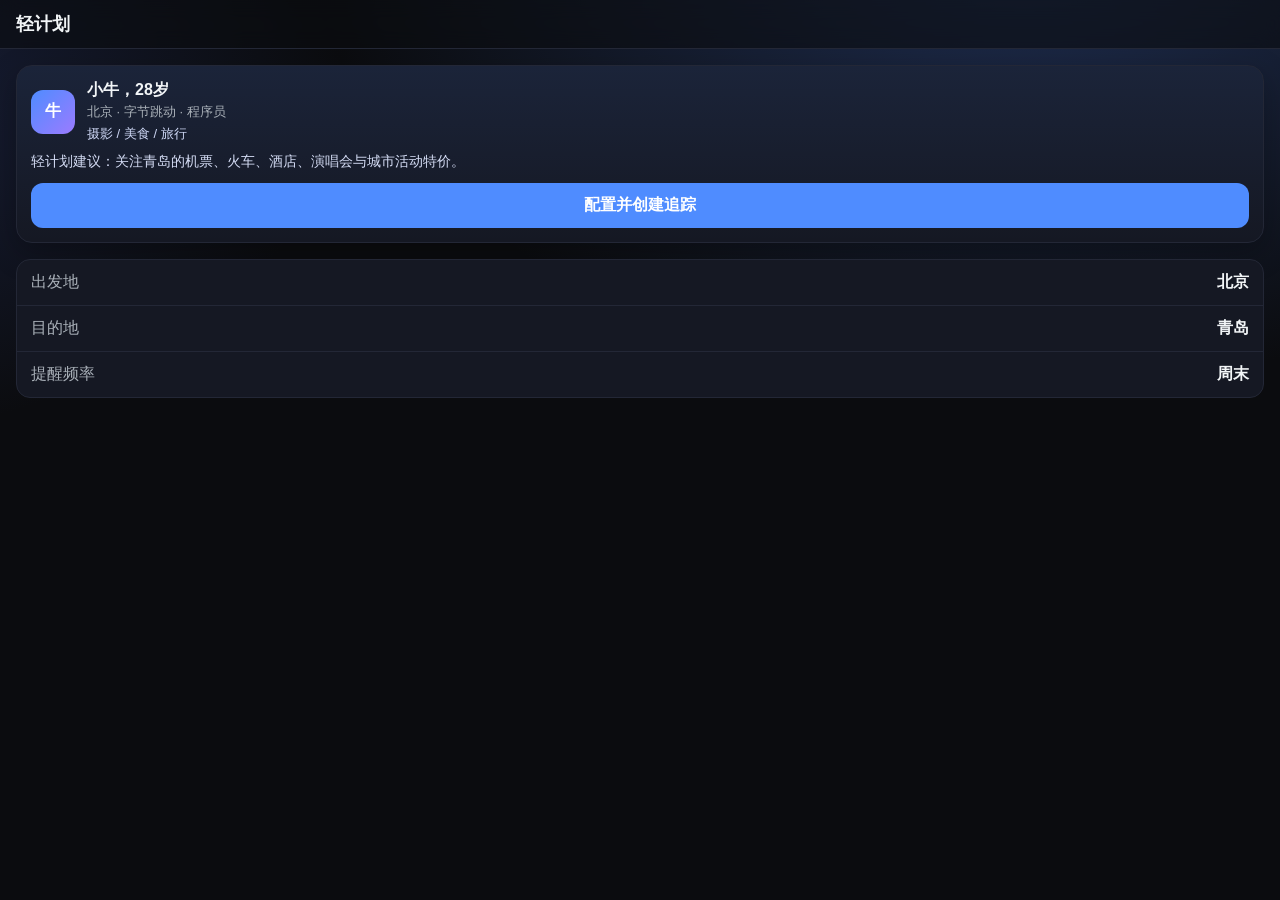
==== mobile/index.html @ 82e4c5ec "Create mobile tracking app with task configuration interface Co-authored-by: zxl20zxl <zxl20zxl@gmai" ====
<!doctype html>
<html lang="zh-CN">
  <head>
    <meta charset="utf-8" />
    <meta name="viewport" content="width=device-width, initial-scale=1, viewport-fit=cover" />
    <title>轻计划 · 追踪任务</title>
    <link rel="stylesheet" href="styles.css" />
  </head>
  <body>
    <div id="app">
      <header class="app-header">
        <h1>轻计划</h1>
      </header>

      <main class="container">
        <section class="profile-card">
          <div class="profile-row">
            <div class="avatar">牛</div>
            <div class="info">
              <div class="name">小牛，28岁</div>
              <div class="meta">北京 · 字节跳动 · 程序员</div>
              <div class="hobby">摄影 / 美食 / 旅行</div>
            </div>
          </div>
          <div class="summary">轻计划建议：关注青岛的机票、火车、酒店、演唱会与城市活动特价。</div>
          <div class="actions">
            <button id="openSheetBtn" class="btn-primary">配置并创建追踪</button>
          </div>
        </section>

        <section class="basic-plan">
          <div class="plan-row">
            <span>出发地</span>
            <strong id="departureCity">北京</strong>
          </div>
          <div class="plan-row">
            <span>目的地</span>
            <strong id="destinationCity">青岛</strong>
          </div>
          <div class="plan-row">
            <span>提醒频率</span>
            <strong id="reminderSchedule">周末</strong>
          </div>
        </section>
      </main>

      <div id="sheetMask" class="mask hidden"></div>
      <div id="actionSheet" class="sheet hidden" role="dialog" aria-modal="true" aria-labelledby="sheetTitle">
        <div class="sheet-header">
          <div class="handle" aria-hidden="true"></div>
          <h2 id="sheetTitle">选择追踪内容</h2>
          <button id="closeSheetBtn" class="icon-btn" aria-label="关闭">✕</button>
        </div>

        <div class="sheet-content">
          <div class="capability-list">
            <label class="cap-item"><input type="checkbox" id="capFlight" checked /> 机票（≤ ¥800）</label>
            <div class="cap-params" data-for="capFlight">
              <label>价格上限（¥）<input type="number" id="flightPrice" min="0" inputmode="numeric" placeholder="800" /></label>
            </div>

            <label class="cap-item"><input type="checkbox" id="capTrain" checked /> 火车（≤ ¥300）</label>
            <div class="cap-params" data-for="capTrain">
              <label>价格上限（¥）<input type="number" id="trainPrice" min="0" inputmode="numeric" placeholder="300" /></label>
            </div>

            <label class="cap-item"><input type="checkbox" id="capHotel" checked /> 酒店（≤ ¥500 · 希尔顿）</label>
            <div class="cap-params" data-for="capHotel">
              <label>价格上限（¥）<input type="number" id="hotelPrice" min="0" inputmode="numeric" placeholder="500" /></label>
              <label>品牌<input type="text" id="hotelBrand" placeholder="希尔顿" /></label>
            </div>

            <label class="cap-item"><input type="checkbox" id="capConcert" checked /> 演唱会（歌手：林俊杰）</label>
            <div class="cap-params" data-for="capConcert">
              <label>歌手<input type="text" id="concertSinger" placeholder="林俊杰" /></label>
            </div>

            <label class="cap-item"><input type="checkbox" id="capCityEvent" checked /> 城市活动（青岛）</label>
            <div class="cap-params" data-for="capCityEvent">
              <label>城市<input type="text" id="eventCity" placeholder="青岛" /></label>
            </div>
          </div>
        </div>

        <div class="sheet-footer">
          <button id="resetBtn" class="btn-secondary">重置</button>
          <button id="confirmBtn" class="btn-primary">确定创建</button>
        </div>
      </div>
    </div>

    <script src="script.js"></script>
  </body>
</html>
---- mobile/styles.css ----
:root{
  --bg:#0b0c0f;
  --card:#151823;
  --text:#f2f5f7;
  --muted:#aab1b9;
  --primary:#4f8cff;
  --primary-press:#3a6fda;
  --border: #232736;
}
*{box-sizing:border-box}
html,body{height:100%}
body{
  margin:0;
  font-family: -apple-system, BlinkMacSystemFont, 'Segoe UI', Roboto, 'Helvetica Neue', Arial, 'Noto Sans', 'PingFang SC', 'Hiragino Sans GB', 'Microsoft YaHei', sans-serif;
  background: radial-gradient(1200px 800px at 80% -10%, #203055 0%, transparent 60%),
              radial-gradient(1000px 600px at -20% 10%, #1a2240 0%, transparent 60%),
              var(--bg);
  color:var(--text);
}
#app{min-height:100%}

.app-header{
  position: sticky;
  top: 0;
  backdrop-filter: blur(10px);
  background: rgba(11,12,15,0.6);
  border-bottom: 1px solid var(--border);
  padding: 12px 16px;
}
.app-header h1{margin:0;font-size:18px}

.container{padding:16px}

.profile-card{
  background: linear-gradient(180deg, rgba(79,140,255,0.10), rgba(79,140,255,0.00)), var(--card);
  border: 1px solid var(--border);
  border-radius: 16px;
  padding: 14px;
  box-shadow: 0 10px 30px rgba(0,0,0,.25);
}
.profile-row{display:flex;gap:12px;align-items:center}
.avatar{
  width:44px;height:44px;border-radius:12px;
  background: linear-gradient(135deg,#4f8cff,#9b7bff);
  display:flex;align-items:center;justify-content:center;
  color:white;font-weight:700;
}
.info .name{font-weight:600}
.info .meta{color:var(--muted);font-size:13px;margin-top:2px}
.info .hobby{color:#cdd6f4;font-size:13px;margin-top:4px}
.summary{margin-top:10px;color:#d5ddf5;font-size:14px}
.actions{margin-top:12px}

.basic-plan{margin-top:16px;background:var(--card);border:1px solid var(--border);border-radius:14px}
.basic-plan .plan-row{display:flex;justify-content:space-between;padding:12px 14px;border-top:1px solid var(--border)}
.basic-plan .plan-row:first-child{border-top:0}
.basic-plan span{color:var(--muted)}

.btn-primary, .btn-secondary, .icon-btn{
  -webkit-tap-highlight-color: transparent;
}
.btn-primary{
  width:100%;
  background: var(--primary);
  color:white;
  border: none;
  padding: 12px 16px;
  border-radius: 12px;
  font-size: 16px;
  font-weight: 600;
}
.btn-primary:active{background:var(--primary-press)}
.btn-secondary{
  background: transparent;
  border: 1px solid var(--border);
  color: var(--text);
  padding: 10px 14px;
  border-radius: 12px;
}
.icon-btn{
  background: transparent;
  border: none;
  color: var(--muted);
  font-size: 18px;
}

.mask{
  position: fixed;inset:0;background:rgba(0,0,0,.5);backdrop-filter: blur(2px);
}
.hidden{display:none}
.sheet{
  position: fixed;
  left: 0; right: 0; bottom: 0;
  background: var(--card);
  border-radius: 16px 16px 0 0;
  border: 1px solid var(--border);
  box-shadow: 0 -10px 30px rgba(0,0,0,.35);
  transform: translateY(100%);
  transition: transform .25s ease;
  will-change: transform;
}
.sheet.show{transform: translateY(0)}
.sheet-header{position:relative;padding:10px 14px;border-bottom:1px solid var(--border)}
.handle{width:36px;height:4px;border-radius:2px;background:#3a3f54;margin:6px auto}
.sheet-header h2{margin:4px 0 0 0;font-size:16px;text-align:center}
.sheet-header .icon-btn{position:absolute;right:6px;top:6px}
.sheet-content{max-height:55vh;overflow:auto;padding:8px 14px}
.sheet-footer{display:flex;gap:10px;padding:12px 14px;border-top:1px solid var(--border)}

.capability-list{display:grid;gap:8px}
.cap-item{display:flex;align-items:center;gap:8px;padding:10px 8px;background:#0f1220;border-radius:12px;border:1px solid var(--border)}
.cap-params{display:grid;gap:8px;padding:8px 8px 12px 8px;margin-top:-4px;border-left:2px solid #29304f;background:#0c101d;border-radius:0 0 12px 12px}
.cap-params label{display:flex;justify-content:space-between;gap:10px;align-items:center;color:var(--muted)}
.cap-params input{
  flex:1;min-width:0;
  background:#0b0e19;color:var(--text);
  border:1px solid var(--border);border-radius:10px;
  padding:10px 12px;font-size:15px;
}

@media (min-width: 480px){
  .sheet-content{max-height: 60vh}
}
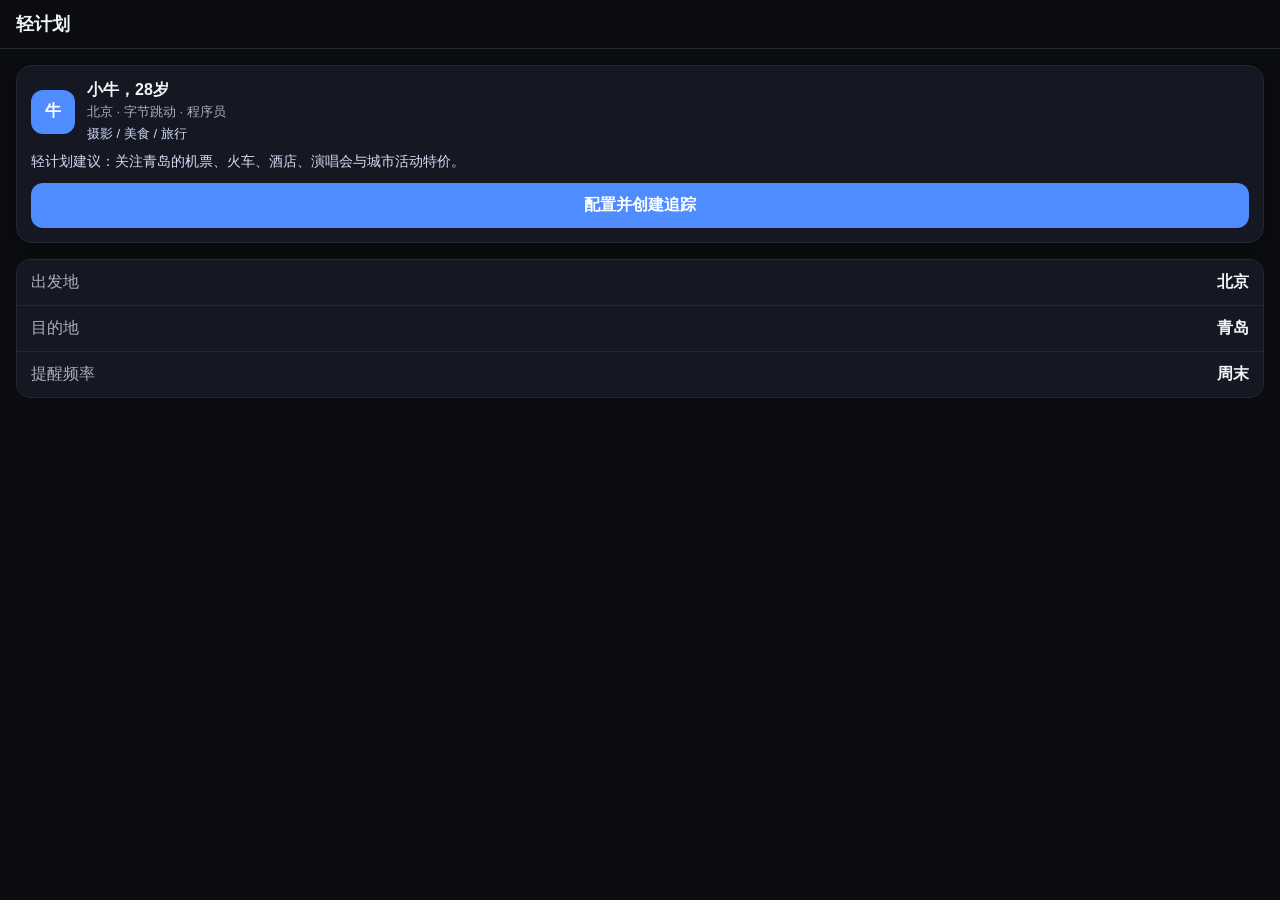
==== commit a26f853c: "feat: 优化首页性能 Co-authored-by: traeagent <traeagent@users.noreply.github.com>" ====
--- a/mobile/index.html
+++ b/mobile/index.html
@@ -4,7 +4,32 @@
     <meta charset="utf-8" />
     <meta name="viewport" content="width=device-width, initial-scale=1, viewport-fit=cover" />
     <title>轻计划 · 追踪任务</title>
-    <link rel="stylesheet" href="styles.css" />
+    <style>
+      :root{--bg:#0b0c0f;--card:#151823;--text:#f2f5f7;--muted:#aab1b9;--primary:#4f8cff;--primary-press:#3a6fda;--border:#232736}
+      *{box-sizing:border-box}
+      html,body{height:100%}
+      body{margin:0;font-family:-apple-system,BlinkMacSystemFont,'Segoe UI',Roboto,'Helvetica Neue',Arial,'Noto Sans','PingFang SC','Hiragino Sans GB','Microsoft YaHei',sans-serif;background:var(--bg);color:var(--text)}
+      #app{min-height:100%}
+      .app-header{position:sticky;top:0;background:var(--bg);border-bottom:1px solid var(--border);padding:12px 16px}
+      .app-header h1{margin:0;font-size:18px}
+      .container{padding:16px}
+      .profile-card{background:var(--card);border:1px solid var(--border);border-radius:16px;padding:14px;box-shadow:0 4px 12px rgba(0,0,0,.15)}
+      .profile-row{display:flex;gap:12px;align-items:center}
+      .avatar{width:44px;height:44px;border-radius:12px;background:var(--primary);display:flex;align-items:center;justify-content:center;color:white;font-weight:700}
+      .info .name{font-weight:600}
+      .info .meta{color:var(--muted);font-size:13px;margin-top:2px}
+      .info .hobby{color:#cdd6f4;font-size:13px;margin-top:4px}
+      .summary{margin-top:10px;color:#d5ddf5;font-size:14px}
+      .actions{margin-top:12px}
+      .basic-plan{margin-top:16px;background:var(--card);border:1px solid var(--border);border-radius:14px}
+      .basic-plan .plan-row{display:flex;justify-content:space-between;padding:12px 14px;border-top:1px solid var(--border)}
+      .basic-plan .plan-row:first-child{border-top:0}
+      .basic-plan span{color:var(--muted)}
+      .btn-primary,.btn-secondary,.icon-btn{-webkit-tap-highlight-color:transparent}
+      .btn-primary{width:100%;background:var(--primary);color:white;border:none;padding:12px 16px;border-radius:12px;font-size:16px;font-weight:600}
+      .btn-primary:active{background:var(--primary-press)}
+    </style>
+    <link rel="stylesheet" href="styles.css" media="print" onload="this.media='all'" />
   </head>
   <body>
     <div id="app">
@@ -89,6 +114,6 @@
       </div>
     </div>
 
-    <script src="script.js"></script>
+    <script src="script.js" defer></script>
   </body>
 </html>
--- a/mobile/styles.css
+++ b/mobile/styles.css
@@ -1,123 +1 @@
-:root{
-  --bg:#0b0c0f;
-  --card:#151823;
-  --text:#f2f5f7;
-  --muted:#aab1b9;
-  --primary:#4f8cff;
-  --primary-press:#3a6fda;
-  --border: #232736;
-}
-*{box-sizing:border-box}
-html,body{height:100%}
-body{
-  margin:0;
-  font-family: -apple-system, BlinkMacSystemFont, 'Segoe UI', Roboto, 'Helvetica Neue', Arial, 'Noto Sans', 'PingFang SC', 'Hiragino Sans GB', 'Microsoft YaHei', sans-serif;
-  background: radial-gradient(1200px 800px at 80% -10%, #203055 0%, transparent 60%),
-              radial-gradient(1000px 600px at -20% 10%, #1a2240 0%, transparent 60%),
-              var(--bg);
-  color:var(--text);
-}
-#app{min-height:100%}
-
-.app-header{
-  position: sticky;
-  top: 0;
-  backdrop-filter: blur(10px);
-  background: rgba(11,12,15,0.6);
-  border-bottom: 1px solid var(--border);
-  padding: 12px 16px;
-}
-.app-header h1{margin:0;font-size:18px}
-
-.container{padding:16px}
-
-.profile-card{
-  background: linear-gradient(180deg, rgba(79,140,255,0.10), rgba(79,140,255,0.00)), var(--card);
-  border: 1px solid var(--border);
-  border-radius: 16px;
-  padding: 14px;
-  box-shadow: 0 10px 30px rgba(0,0,0,.25);
-}
-.profile-row{display:flex;gap:12px;align-items:center}
-.avatar{
-  width:44px;height:44px;border-radius:12px;
-  background: linear-gradient(135deg,#4f8cff,#9b7bff);
-  display:flex;align-items:center;justify-content:center;
-  color:white;font-weight:700;
-}
-.info .name{font-weight:600}
-.info .meta{color:var(--muted);font-size:13px;margin-top:2px}
-.info .hobby{color:#cdd6f4;font-size:13px;margin-top:4px}
-.summary{margin-top:10px;color:#d5ddf5;font-size:14px}
-.actions{margin-top:12px}
-
-.basic-plan{margin-top:16px;background:var(--card);border:1px solid var(--border);border-radius:14px}
-.basic-plan .plan-row{display:flex;justify-content:space-between;padding:12px 14px;border-top:1px solid var(--border)}
-.basic-plan .plan-row:first-child{border-top:0}
-.basic-plan span{color:var(--muted)}
-
-.btn-primary, .btn-secondary, .icon-btn{
-  -webkit-tap-highlight-color: transparent;
-}
-.btn-primary{
-  width:100%;
-  background: var(--primary);
-  color:white;
-  border: none;
-  padding: 12px 16px;
-  border-radius: 12px;
-  font-size: 16px;
-  font-weight: 600;
-}
-.btn-primary:active{background:var(--primary-press)}
-.btn-secondary{
-  background: transparent;
-  border: 1px solid var(--border);
-  color: var(--text);
-  padding: 10px 14px;
-  border-radius: 12px;
-}
-.icon-btn{
-  background: transparent;
-  border: none;
-  color: var(--muted);
-  font-size: 18px;
-}
-
-.mask{
-  position: fixed;inset:0;background:rgba(0,0,0,.5);backdrop-filter: blur(2px);
-}
-.hidden{display:none}
-.sheet{
-  position: fixed;
-  left: 0; right: 0; bottom: 0;
-  background: var(--card);
-  border-radius: 16px 16px 0 0;
-  border: 1px solid var(--border);
-  box-shadow: 0 -10px 30px rgba(0,0,0,.35);
-  transform: translateY(100%);
-  transition: transform .25s ease;
-  will-change: transform;
-}
-.sheet.show{transform: translateY(0)}
-.sheet-header{position:relative;padding:10px 14px;border-bottom:1px solid var(--border)}
-.handle{width:36px;height:4px;border-radius:2px;background:#3a3f54;margin:6px auto}
-.sheet-header h2{margin:4px 0 0 0;font-size:16px;text-align:center}
-.sheet-header .icon-btn{position:absolute;right:6px;top:6px}
-.sheet-content{max-height:55vh;overflow:auto;padding:8px 14px}
-.sheet-footer{display:flex;gap:10px;padding:12px 14px;border-top:1px solid var(--border)}
-
-.capability-list{display:grid;gap:8px}
-.cap-item{display:flex;align-items:center;gap:8px;padding:10px 8px;background:#0f1220;border-radius:12px;border:1px solid var(--border)}
-.cap-params{display:grid;gap:8px;padding:8px 8px 12px 8px;margin-top:-4px;border-left:2px solid #29304f;background:#0c101d;border-radius:0 0 12px 12px}
-.cap-params label{display:flex;justify-content:space-between;gap:10px;align-items:center;color:var(--muted)}
-.cap-params input{
-  flex:1;min-width:0;
-  background:#0b0e19;color:var(--text);
-  border:1px solid var(--border);border-radius:10px;
-  padding:10px 12px;font-size:15px;
-}
-
-@media (min-width: 480px){
-  .sheet-content{max-height: 60vh}
-}+:root{--bg:#0b0c0f;--card:#151823;--text:#f2f5f7;--muted:#aab1b9;--primary:#4f8cff;--primary-press:#3a6fda;--border:#232736}*{box-sizing:border-box}html,body{height:100%}body{margin:0;font-family:-apple-system,BlinkMacSystemFont,'Segoe UI',Roboto,'Helvetica Neue',Arial,'Noto Sans','PingFang SC','Hiragino Sans GB','Microsoft YaHei',sans-serif;font-display:swap;background:var(--bg);color:var(--text)}#app{min-height:100%}.app-header{position:sticky;top:0;background:var(--bg);border-bottom:1px solid var(--border);padding:12px 16px}.app-header h1{margin:0;font-size:18px}.container{padding:16px}.profile-card{background:var(--card);border:1px solid var(--border);border-radius:16px;padding:14px;box-shadow:0 4px 12px rgba(0,0,0,.15)}.profile-row{display:flex;gap:12px;align-items:center}.avatar{width:44px;height:44px;border-radius:12px;background:var(--primary);display:flex;align-items:center;justify-content:center;color:white;font-weight:700}.info .name{font-weight:600}.info .meta{color:var(--muted);font-size:13px;margin-top:2px}.info .hobby{color:#cdd6f4;font-size:13px;margin-top:4px}.summary{margin-top:10px;color:#d5ddf5;font-size:14px}.actions{margin-top:12px}.basic-plan{margin-top:16px;background:var(--card);border:1px solid var(--border);border-radius:14px}.basic-plan .plan-row{display:flex;justify-content:space-between;padding:12px 14px;border-top:1px solid var(--border)}.basic-plan .plan-row:first-child{border-top:0}.basic-plan span{color:var(--muted)}.btn-primary,.btn-secondary,.icon-btn{-webkit-tap-highlight-color:transparent}.btn-primary{width:100%;background:var(--primary);color:white;border:none;padding:12px 16px;border-radius:12px;font-size:16px;font-weight:600}.btn-primary:active{background:var(--primary-press)}.btn-secondary{background:transparent;border:1px solid var(--border);color:var(--text);padding:10px 14px;border-radius:12px}.icon-btn{background:transparent;border:none;color:var(--muted);font-size:18px}.mask{position:fixed;inset:0;background:rgba(0,0,0,.5)}.hidden{display:none}.sheet{position:fixed;left:0;right:0;bottom:0;background:var(--card);border-radius:16px 16px 0 0;border:1px solid var(--border);box-shadow:0 -10px 30px rgba(0,0,0,.35);transform:translateY(100%);transition:transform .25s ease;will-change:transform}.sheet.show{transform:translateY(0)}.sheet-header{position:relative;padding:10px 14px;border-bottom:1px solid var(--border)}.handle{width:36px;height:4px;border-radius:2px;background:#3a3f54;margin:6px auto}.sheet-header h2{margin:4px 0 0 0;font-size:16px;text-align:center}.sheet-header .icon-btn{position:absolute;right:6px;top:6px}.sheet-content{max-height:55vh;overflow:auto;padding:8px 14px}.sheet-footer{display:flex;gap:10px;padding:12px 14px;border-top:1px solid var(--border)}.capability-list{display:grid;gap:8px}.cap-item{display:flex;align-items:center;gap:8px;padding:10px 8px;background:#0f1220;border-radius:12px;border:1px solid var(--border)}.cap-params{display:grid;gap:8px;padding:8px 8px 12px 8px;margin-top:-4px;border-left:2px solid #29304f;background:#0c101d;border-radius:0 0 12px 12px}.cap-params label{display:flex;justify-content:space-between;gap:10px;align-items:center;color:var(--muted)}.cap-params input{flex:1;min-width:0;background:#0b0e19;color:var(--text);border:1px solid var(--border);border-radius:10px;padding:10px 12px;font-size:15px}@media (min-width:480px){.sheet-content{max-height:60vh}}
